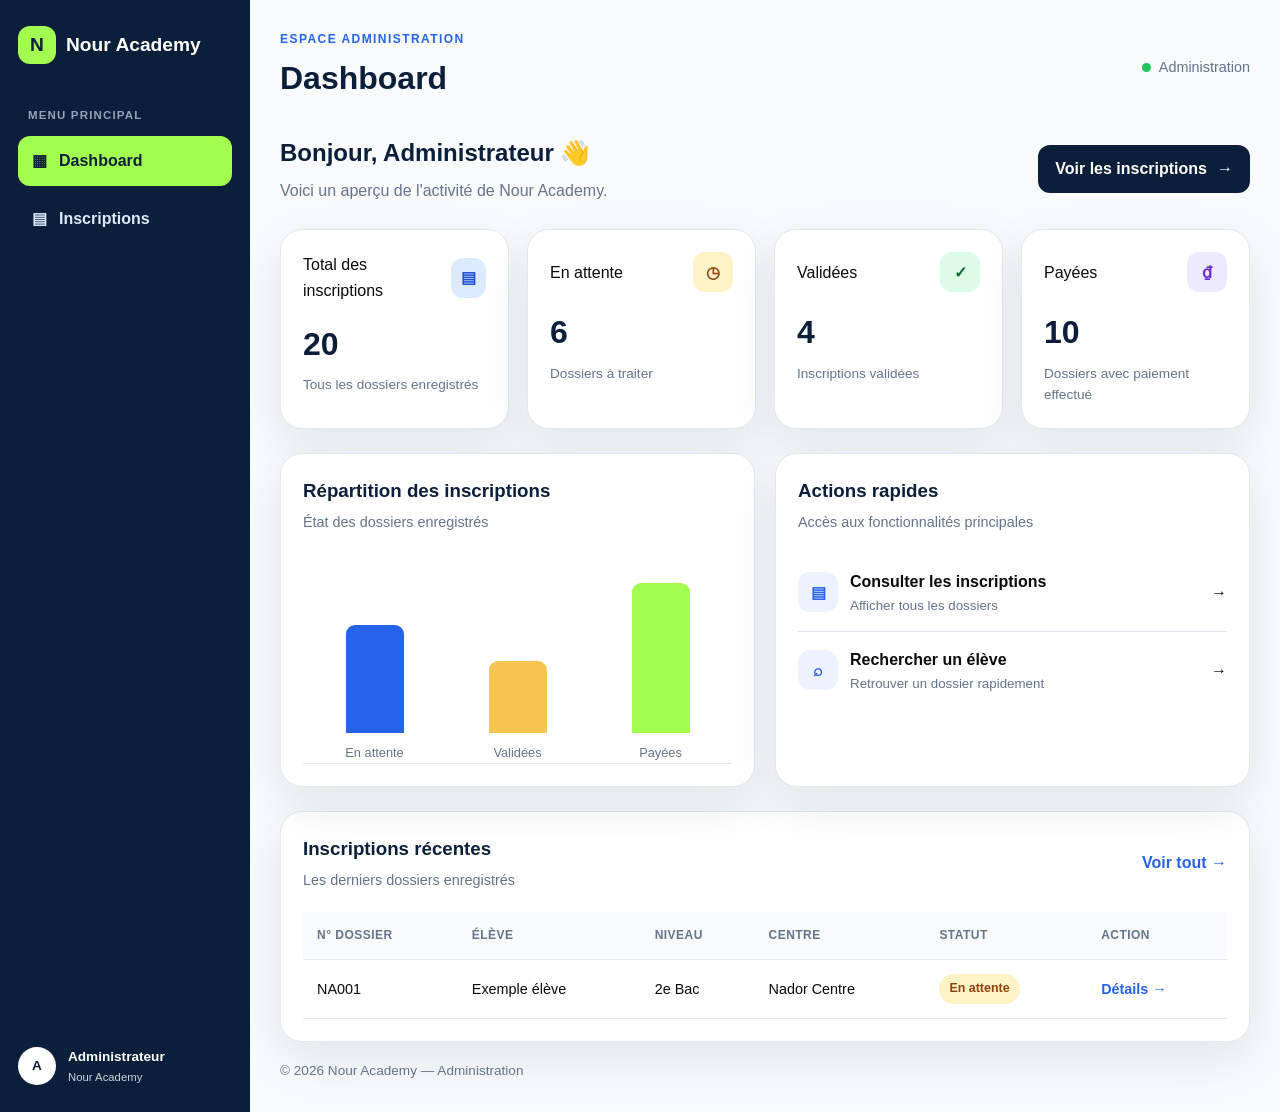
==== dashboard.html @ 68e46bb1 "v 2.0.0" ====
<!DOCTYPE html>
<html lang="fr">
<head>
    <meta charset="UTF-8">
    <meta name="viewport" content="width=device-width, initial-scale=1.0">
    <title>Dashboard | Nour Academy</title>
    <link rel="stylesheet" href="./css/style.css">
</head>

<body>
    <div class="admin-layout">

        <aside class="sidebar">
            <a href="./dashboard.html" class="brand">
                <span class="brand-icon">N</span>
                <span>Nour Academy</span>
            </a>

            <p class="sidebar-label">MENU PRINCIPAL</p>

            <nav class="sidebar-nav">
                <a href="./dashboard.html" class="nav-link active">
                    <span>▦</span> Dashboard
                </a>

                <a href="./inscriptions.html" class="nav-link">
                    <span>▤</span> Inscriptions
                </a>
            </nav>

            <div class="sidebar-bottom">
                <div class="admin-profile">
                    <div class="avatar">A</div>
                    <div>
                        <strong>Administrateur</strong>
                        <small>Nour Academy</small>
                    </div>
                </div>
            </div>
        </aside>

        <main class="main-content">

            <header class="topbar">
                <div>
                    <p class="eyebrow">ESPACE ADMINISTRATION</p>
                    <h1>Dashboard</h1>
                </div>

                <div class="topbar-right">
                    <span class="status-dot"></span>
                    <span>Administration</span>
                </div>
            </header>

            <section class="welcome-section">
                <div>
                    <h2>Bonjour, Administrateur 👋</h2>
                    <p>Voici un aperçu de l'activité de Nour Academy.</p>
                </div>

                <a href="./inscriptions.html" class="btn-primary">
                    Voir les inscriptions <span>→</span>
                </a>
            </section>

            <section class="stats-grid">

                <article class="stat-card">
                    <div class="stat-top">
                        <span>Total des inscriptions</span>
                        <span class="stat-icon blue">▤</span>
                    </div>
                    <h2 id="total-inscriptions">20</h2>
                    <p>Tous les dossiers enregistrés</p>
                </article>

                <article class="stat-card">
                    <div class="stat-top">
                        <span>En attente</span>
                        <span class="stat-icon yellow">◷</span>
                    </div>
                    <h2 id="pending-inscriptions">6</h2>
                    <p>Dossiers à traiter</p>
                </article>

                <article class="stat-card">
                    <div class="stat-top">
                        <span>Validées</span>
                        <span class="stat-icon green">✓</span>
                    </div>
                    <h2 id="validated-inscriptions">4</h2>
                    <p>Inscriptions validées</p>
                </article>

                <article class="stat-card">
                    <div class="stat-top">
                        <span>Payées</span>
                        <span class="stat-icon purple">₫</span>
                    </div>
                    <h2 id="paid-inscriptions">10</h2>
                    <p>Dossiers avec paiement effectué</p>
                </article>

            </section>

            <section class="content-grid">

                <article class="panel">
                    <div class="panel-header">
                        <div>
                            <h3>Répartition des inscriptions</h3>
                            <p>État des dossiers enregistrés</p>
                        </div>
                    </div>

                    <div class="chart-placeholder">
                        <div class="chart-bar">
                            <div style="height: 60%"></div>
                            <span>En attente</span>
                        </div>

                        <div class="chart-bar">
                            <div style="height: 40%"></div>
                            <span>Validées</span>
                        </div>

                        <div class="chart-bar">
                            <div style="height: 100%"></div>
                            <span>Payées</span>
                        </div>
                    </div>
                </article>

                <article class="panel">
                    <div class="panel-header">
                        <div>
                            <h3>Actions rapides</h3>
                            <p>Accès aux fonctionnalités principales</p>
                        </div>
                    </div>

                    <a href="./inscriptions.html" class="quick-action">
                        <span class="quick-icon">▤</span>
                        <span>
                            <strong>Consulter les inscriptions</strong>
                            <small>Afficher tous les dossiers</small>
                        </span>
                        <span>→</span>
                    </a>

                    <a href="./inscriptions.html" class="quick-action">
                        <span class="quick-icon">⌕</span>
                        <span>
                            <strong>Rechercher un élève</strong>
                            <small>Retrouver un dossier rapidement</small>
                        </span>
                        <span>→</span>
                    </a>
                </article>

            </section>

            <section class="panel recent-panel">
                <div class="panel-header">
                    <div>
                        <h3>Inscriptions récentes</h3>
                        <p>Les derniers dossiers enregistrés</p>
                    </div>

                    <a href="./inscriptions.html" class="text-link">
                        Voir tout →
                    </a>
                </div>

                <div class="table-wrapper">
                    <table class="data-table">
                        <thead>
                            <tr>
                                <th>N° DOSSIER</th>
                                <th>ÉLÈVE</th>
                                <th>NIVEAU</th>
                                <th>CENTRE</th>
                                <th>STATUT</th>
                                <th>ACTION</th>
                            </tr>
                        </thead>

                        <tbody id="recent-inscriptions">
                            <tr>
                                <td>NA001</td>
                                <td>Exemple élève</td>
                                <td>2e Bac</td>
                                <td>Nador Centre</td>
                                <td><span class="badge badge-pending">En attente</span></td>
                                <td>
                                    <a href="./details.html?id=NA001" class="table-action">
                                        Détails →
                                    </a>
                                </td>
                            </tr>
                        </tbody>
                    </table>
                </div>
            </section>

            <footer class="page-footer">
                © 2026 Nour Academy — Administration
            </footer>

        </main>
    </div>
</body>
</html>
---- css/style.css ----
/* ===== Back-office components ===== */

.page-heading {
    padding: 38px 0 18px;
}

.page-heading > p:first-child {
    color: var(--blue);
    font-size: 0.78rem;
    font-weight: 800;
    letter-spacing: 0.12em;
}

.page-heading h1 {
    margin: 8px 0;
    color: var(--navy);
    line-height: 1.2;
}

.admin-page {
    padding: 20px 0 40px;
}

.section-heading {
    margin-bottom: 24px;
}

.section-heading h2 {
    margin-bottom: 6px;
    color: var(--navy);
}

.section-heading p {
    color: var(--muted);
}

.admin-stats {
    display: grid;
    grid-template-columns: repeat(4, minmax(0, 1fr));
    gap: 18px;
    margin: 24px 0 36px;
}

.admin-card {
    min-width: 0;
    padding: 22px;
    background: #fff;
    border: 1px solid var(--line);
    border-radius: var(--radius);
    box-shadow: var(--shadow);
}

.admin-card h3 {
    margin-top: 0;
    font-size: 0.95rem;
}

.admin-number {
    margin-bottom: 0;
    color: var(--blue);
    font-size: 2rem;
    font-weight: 800;
}

.recent-section {
    margin-top: 32px;
}

.admin-filters {
    display: flex;
    flex-wrap: wrap;
    gap: 12px;
    margin: 22px 0;
}

.admin-filters input,
.admin-filters select,
.details-form select {
    min-height: 44px;
    padding: 10px 12px;
    background: #fff;
    border: 1px solid var(--line);
    border-radius: 10px;
}

.admin-filters input {
    flex: 1;
    min-width: 220px;
}

.admin-table-wrapper {
    width: 100%;
    overflow-x: auto;
    margin: 20px 0;
    background: #fff;
    border: 1px solid var(--line);
    border-radius: 14px;
}

.admin-table {
    width: 100%;
    border-collapse: collapse;
    white-space: nowrap;
}

.admin-table th,
.admin-table td {
    padding: 14px 16px;
    text-align: left;
    border-bottom: 1px solid var(--line);
}

.admin-table th {
    background: #f1f5f9;
    color: var(--navy);
    font-size: 0.85rem;
}

.admin-table tbody tr:hover {
    background: #f8fafc;
}

.admin-page button {
    min-height: 40px;
    margin: 5px 5px 5px 0;
    padding: 10px 16px;
    color: #fff;
    background: var(--blue);
    border: 0;
    border-radius: 10px;
    font-weight: 600;
    cursor: pointer;
}

.admin-page button:hover {
    filter: brightness(0.94);
}

.status {
    display: inline-block;
    padding: 5px 10px;
    border-radius: 999px;
    font-size: 0.8rem;
    font-weight: 700;
}

.status-attente {
    color: #92400e;
    background: #fef3c7;
}

.status-validee {
    color: #1d4ed8;
    background: #dbeafe;
}

.status-payee {
    color: #166534;
    background: #dcfce7;
}

.details-grid {
    display: grid;
    grid-template-columns: repeat(2, minmax(0, 1fr));
    gap: 20px;
    margin: 24px 0;
}

.details-form {
    display: flex;
    flex-wrap: wrap;
    align-items: center;
    gap: 12px;
    margin-top: 24px;
}

.details-form label {
    width: 100%;
    font-weight: 700;
}

.empty-message {
    padding: 20px;
    color: var(--muted);
    background: #fff;
    border: 1px solid var(--line);
    border-radius: 12px;
}

@media (max-width: 850px) {
    .admin-stats {
        grid-template-columns: repeat(2, minmax(0, 1fr));
    }

    .details-grid {
        grid-template-columns: 1fr;
    }
}

@media (max-width: 520px) {
    .admin-stats {
        grid-template-columns: 1fr;
    }

    .admin-filters {
        flex-direction: column;
    }

    .admin-filters input,
    .admin-filters select,
    .admin-filters button {
        width: 100%;
    }

    .details-form {
        align-items: stretch;
        flex-direction: column;
    }

    .details-form select,
    .details-form button {
        width: 100%;
    }
}

/* ===== Base styles ===== */
:root {
    --navy: #0B1F3A;
    --blue: #2563EB;
    --neon: #A3FF4F;
    --yellow: #F5C451;
    --light: #F8FAFC;
    --dark: #080B0A;
    --muted: #64748b;
    --line: #e2e8f0;
    --radius: 22px;
    --shadow: 0 18px 50px rgba(11, 31, 58, .09);
}

* {
    box-sizing: border-box;
}

body {
    margin: 0;
    font-family: Inter, Arial, sans-serif;
    color: var(--dark);
    background: var(--light);
    line-height: 1.6;
}

a {
    color: inherit;
    text-decoration: none;
}

button, input, select {
    font: inherit;
}

h1, h2, h3, p {
    overflow-wrap: anywhere;
}

.container {
    width: min(1200px, calc(100% - 40px));
    margin-inline: auto;
}

.site-header {
    position: sticky;
    top: 0;
    z-index: 10;
    background: var(--navy);
    color: #fff;
    box-shadow: 0 4px 20px rgba(11, 31, 58, .12);
}

.nav {
    min-height: 76px;
    display: flex;
    align-items: center;
    justify-content: space-between;
    gap: 24px;
}

.brand {
    color: #fff;
    font-size: 1.2rem;
    font-weight: 800;
}

.nav nav {
    display: flex;
    align-items: center;
    gap: 24px;
}

.nav nav a {
    color: #e2e8f0;
    font-weight: 600;
}

.nav nav a:hover,
.nav nav a:focus-visible {
    color: var(--neon);
}

.footer {
    padding: 22px 0;
    color: var(--muted);
    border-top: 1px solid var(--line);
}

.footer-inner {
    text-align: center;
}

button {
    cursor: pointer;
}

button:focus-visible,
a:focus-visible,
input:focus-visible,
select:focus-visible {
    outline: 3px solid var(--neon);
    outline-offset: 3px;
}

.admin-page {
    min-width: 0;
}

.section-heading p,
.page-heading p {
    color: var(--muted);
}

.admin-page .admin-card h3 {
    color: var(--navy);
}

.admin-page button {
    transition: filter .2s ease, transform .2s ease;
}

.admin-page button:hover {
    transform: translateY(-1px);
}

.status {
    white-space: nowrap;
}

@media (max-width: 650px) {
    .container {
        width: min(100% - 28px, 1200px);
    }

    .nav {
        align-items: flex-start;
        flex-direction: column;
        justify-content: center;
        padding-block: 14px;
    }

    .nav nav {
        flex-wrap: wrap;
        gap: 14px;
    }

    .admin-card {
        padding: 18px;
    }

    .admin-table th,
    .admin-table td {
        padding: 11px 12px;
    }
}

/* ===== Compatibility with the three standalone pages ===== */
.admin-layout {
    min-height: 100vh;
    display: flex;
}

.sidebar {
    width: 250px;
    flex: 0 0 250px;
    display: flex;
    flex-direction: column;
    padding: 26px 18px;
    background: var(--navy);
    color: #fff;
}

.sidebar .brand {
    display: flex;
    align-items: center;
    gap: 10px;
    margin-bottom: 42px;
}

.brand-icon {
    width: 38px;
    height: 38px;
    display: grid;
    place-items: center;
    border-radius: 12px;
    background: var(--neon);
    color: var(--navy);
    font-weight: 900;
}

.sidebar-label {
    margin: 0 10px 12px;
    color: #94a3b8;
    font-size: .72rem;
    font-weight: 800;
    letter-spacing: .1em;
}

.sidebar-nav {
    display: grid;
    gap: 8px;
}

.nav-link {
    display: flex;
    align-items: center;
    gap: 12px;
    padding: 12px 14px;
    border-radius: 12px;
    color: #dbeafe;
    font-weight: 600;
}

.nav-link.active,
.nav-link:hover {
    background: var(--neon);
    color: var(--navy);
}

.sidebar-bottom {
    margin-top: auto;
    padding-top: 30px;
}

.admin-profile {
    display: flex;
    align-items: center;
    gap: 12px;
    font-size: .85rem;
}

.admin-profile small {
    display: block;
    color: #cbd5e1;
}

.avatar {
    width: 38px;
    height: 38px;
    display: grid;
    place-items: center;
    border-radius: 50%;
    background: #fff;
    color: var(--navy);
    font-weight: 800;
}

.main-content {
    min-width: 0;
    flex: 1;
    padding: 30px;
}

.topbar,
.welcome-section,
.panel-header,
.stat-top,
.form-actions {
    display: flex;
    align-items: center;
    justify-content: space-between;
    gap: 18px;
}

.topbar {
    margin-bottom: 30px;
}

.topbar h1 {
    margin: 0;
    color: var(--navy);
}

.eyebrow {
    margin: 0 0 4px;
    color: var(--blue);
    font-size: .75rem;
    font-weight: 800;
    letter-spacing: .12em;
}

.topbar-right {
    display: flex;
    align-items: center;
    gap: 8px;
    color: var(--muted);
    font-size: .9rem;
}

.status-dot {
    width: 9px;
    height: 9px;
    border-radius: 50%;
    background: #22c55e;
}

.welcome-section {
    margin-bottom: 26px;
}

.welcome-section h2 {
    margin: 0 0 5px;
    color: var(--navy);
}

.welcome-section p,
.panel-header p,
.stat-card p {
    margin: 0;
    color: var(--muted);
}

.btn-primary,
.btn-secondary {
    display: inline-flex;
    align-items: center;
    justify-content: center;
    gap: 10px;
    min-height: 44px;
    padding: 11px 17px;
    border: 0;
    border-radius: 12px;
    font-weight: 700;
}

.btn-primary {
    background: var(--navy);
    color: #fff;
}

.btn-primary:hover {
    background: var(--blue);
}

.btn-secondary {
    border: 1px solid var(--line);
    background: #fff;
    color: var(--navy);
}

.stats-grid {
    display: grid;
    grid-template-columns: repeat(4, minmax(0, 1fr));
    gap: 18px;
    margin: 24px 0;
}

.stats-grid-small {
    margin-top: 12px;
}

.stat-card,
.panel {
    min-width: 0;
    padding: 22px;
    border: 1px solid var(--line);
    border-radius: var(--radius);
    background: #fff;
    box-shadow: var(--shadow);
}

.stat-card h2 {
    margin: 15px 0 4px;
    color: var(--navy);
    font-size: 2rem;
}

.stat-card p {
    font-size: .85rem;
}

.stat-icon,
.quick-icon {
    width: 40px;
    height: 40px;
    display: grid;
    place-items: center;
    border-radius: 12px;
    font-weight: 800;
}

.stat-icon.blue { background: #dbeafe; color: #1d4ed8; }
.stat-icon.yellow { background: #fef3c7; color: #92400e; }
.stat-icon.green { background: #dcfce7; color: #166534; }
.stat-icon.purple { background: #ede9fe; color: #6d28d9; }

.content-grid,
.details-grid {
    display: grid;
    grid-template-columns: repeat(2, minmax(0, 1fr));
    gap: 20px;
    margin: 24px 0;
}

.panel-header {
    margin-bottom: 20px;
}

.panel-header h3 {
    margin: 0 0 5px;
    color: var(--navy);
}

.panel-header p {
    font-size: .9rem;
}

.chart-placeholder {
    min-height: 210px;
    display: flex;
    align-items: flex-end;
    justify-content: space-around;
    gap: 20px;
    padding: 20px 10px 0;
    border-bottom: 1px solid var(--line);
}

.chart-bar {
    height: 180px;
    flex: 1;
    display: flex;
    flex-direction: column;
    align-items: center;
    justify-content: flex-end;
    gap: 10px;
    text-align: center;
    font-size: .8rem;
    color: var(--muted);
}

.chart-bar div {
    width: min(58px, 80%);
    min-height: 12px;
    border-radius: 9px 9px 0 0;
    background: var(--blue);
}

.chart-bar:nth-child(2) div { background: var(--yellow); }
.chart-bar:nth-child(3) div { background: var(--neon); }

.quick-action {
    display: flex;
    align-items: center;
    gap: 12px;
    padding: 15px 0;
    border-bottom: 1px solid var(--line);
}

.quick-action:last-child {
    border-bottom: 0;
}

.quick-action > span:nth-child(2) {
    flex: 1;
}

.quick-action small {
    display: block;
    color: var(--muted);
}

.quick-icon {
    background: #eef2ff;
    color: var(--blue);
}

.text-link,
.table-action {
    color: var(--blue);
    font-weight: 700;
}

.table-wrapper {
    width: 100%;
    overflow-x: auto;
}

.data-table {
    width: 100%;
    border-collapse: collapse;
    white-space: nowrap;
}

.data-table th,
.data-table td {
    padding: 14px;
    text-align: left;
    border-bottom: 1px solid var(--line);
}

.data-table th {
    background: #f8fafc;
    color: var(--muted);
    font-size: .75rem;
    letter-spacing: .04em;
}

.data-table td {
    font-size: .9rem;
}

.badge {
    display: inline-block;
    padding: 5px 10px;
    border-radius: 999px;
    font-size: .78rem;
    font-weight: 700;
}

.badge-pending { background: #fef3c7; color: #92400e; }
.badge-validated { background: #dbeafe; color: #1d4ed8; }
.badge-paid { background: #dcfce7; color: #166534; }

.filters {
    display: flex;
    flex-wrap: wrap;
    gap: 12px;
    margin-bottom: 20px;
}

.filters input,
.filters select,
.form-group select {
    min-height: 44px;
    padding: 10px 12px;
    border: 1px solid var(--line);
    border-radius: 10px;
    background: #fff;
}

.search-box {
    min-width: 220px;
    flex: 1;
    display: flex;
    align-items: center;
    gap: 8px;
    padding-left: 12px;
    border: 1px solid var(--line);
    border-radius: 10px;
}

.search-box input {
    width: 100%;
    border: 0;
    outline: 0;
}

.table-footer,
.page-footer {
    padding-top: 18px;
    color: var(--muted);
    font-size: .85rem;
}

.details-list {
    display: grid;
    gap: 0;
}

.detail-item {
    display: flex;
    flex-wrap: wrap;
    justify-content: space-between;
    gap: 10px;
    padding: 14px 0;
    border-bottom: 1px solid var(--line);
}

.detail-item span {
    color: var(--muted);
}

.payment-card {
    margin-bottom: 18px;
    padding: 20px;
    border-radius: 16px;
    background: #f1f5f9;
}

.payment-card span {
    color: var(--muted);
}

.payment-card h2 {
    margin: 8px 0 0;
    color: var(--navy);
    font-size: 2rem;
}

.form-group {
    display: grid;
    gap: 8px;
    margin-bottom: 20px;
}

.form-group label {
    font-weight: 700;
}

.form-group select {
    width: 100%;
    max-width: 420px;
}

.form-message {
    color: var(--muted);
}

@media (max-width: 1000px) {
    .sidebar {
        width: 210px;
        flex-basis: 210px;
    }

    .main-content {
        padding: 22px;
    }

    .stats-grid {
        grid-template-columns: repeat(2, minmax(0, 1fr));
    }
}

@media (max-width: 720px) {
    .admin-layout {
        display: block;
    }

    .sidebar {
        width: 100%;
        padding: 16px;
    }

    .sidebar .brand {
        margin-bottom: 18px;
    }

    .sidebar-bottom,
    .sidebar-label {
        display: none;
    }

    .sidebar-nav {
        grid-template-columns: repeat(2, minmax(0, 1fr));
    }

    .main-content {
        padding: 20px 14px;
    }

    .content-grid,
    .details-grid {
        grid-template-columns: 1fr;
    }

    .topbar,
    .welcome-section {
        align-items: flex-start;
        flex-direction: column;
    }

    .filters {
        flex-direction: column;
    }

    .filters input,
    .filters select,
    .search-box {
        width: 100%;
        min-width: 0;
    }
}

@media (max-width: 430px) {
    .stats-grid {
        grid-template-columns: 1fr;
    }

    .stat-card,
    .panel {
        padding: 17px;
    }
}
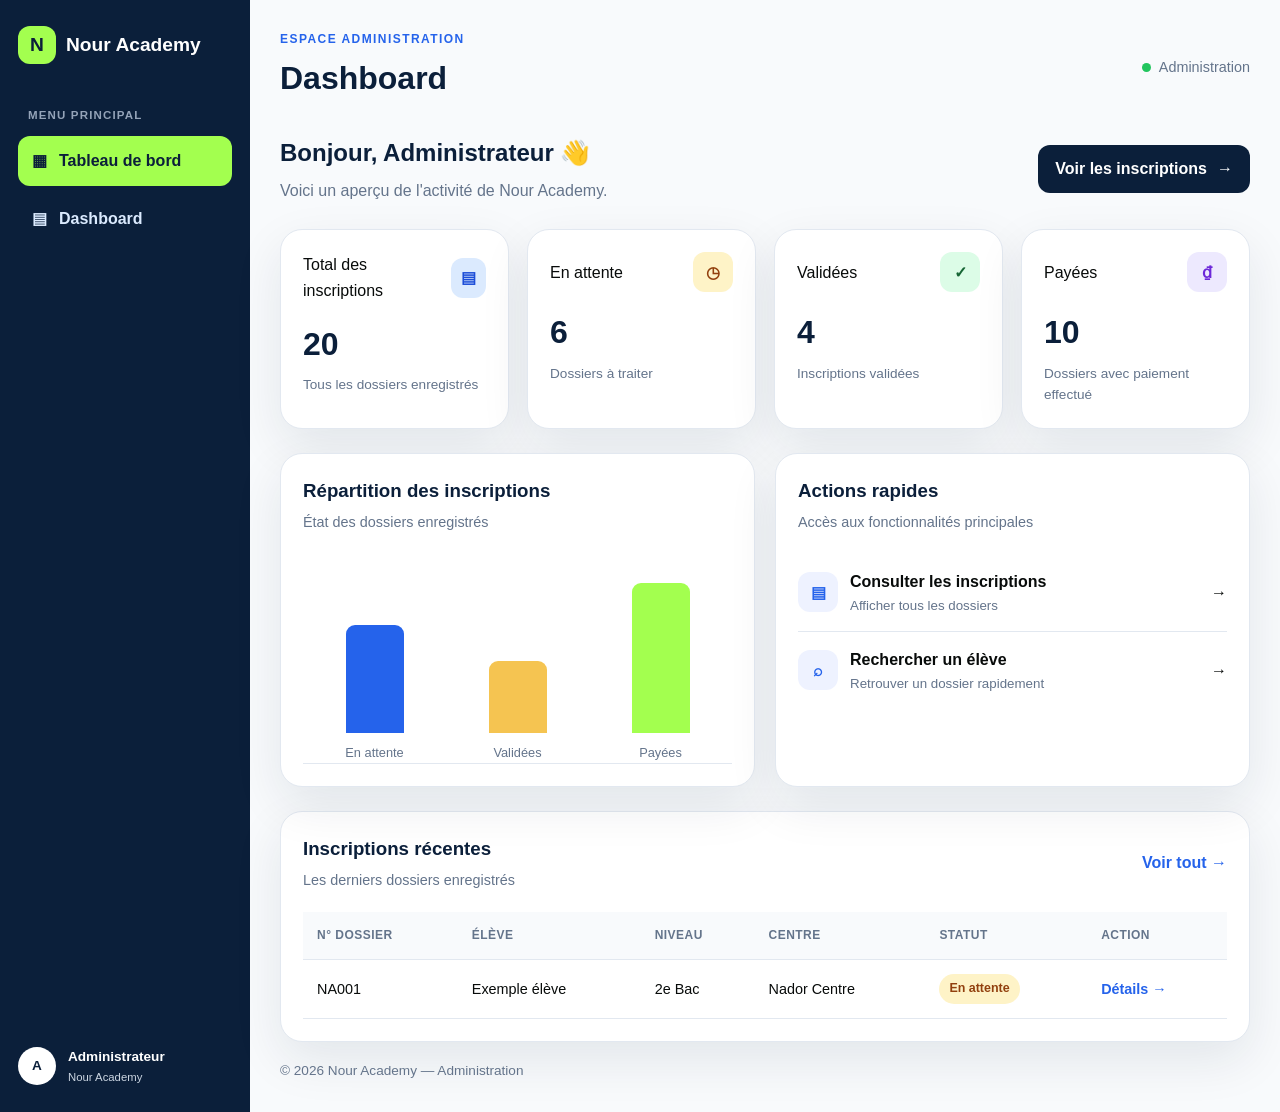
==== commit 18394fea: "correction" ====
--- a/dashboard.html
+++ b/dashboard.html
@@ -20,12 +20,13 @@
 
             <nav class="sidebar-nav">
                 <a href="./dashboard.html" class="nav-link active">
-                    <span>▦</span> Dashboard
+                    <span>▦</span> Tableau de bord
                 </a>
 
                 <a href="./inscriptions.html" class="nav-link">
-                    <span>▤</span> Inscriptions
+                    <span>▤</span> Dashboard
                 </a>
+
             </nav>
 
             <div class="sidebar-bottom">
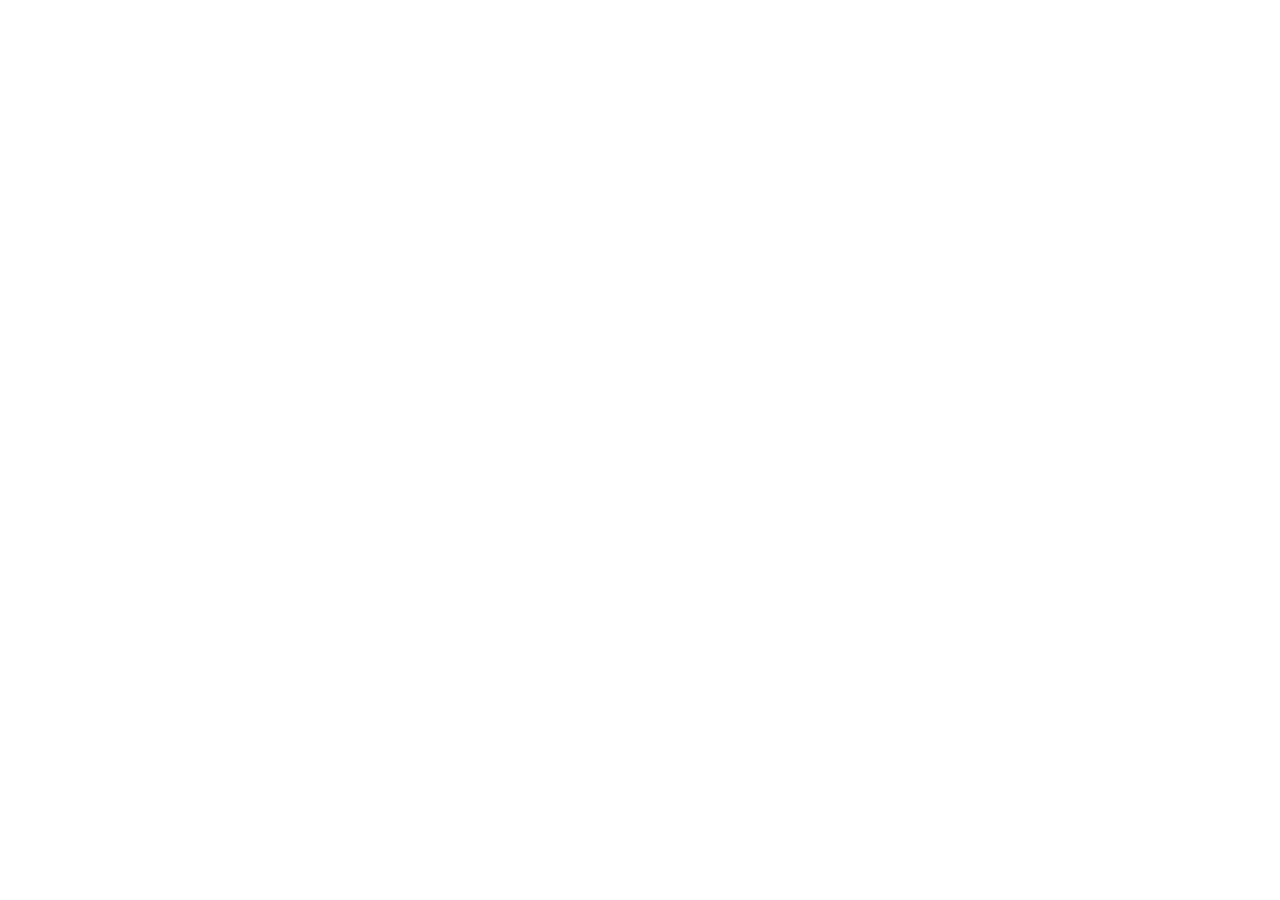
==== commit 7bc227a2: "v 3.0.9" ====
--- a/dashboard.html
+++ b/dashboard.html
@@ -1,4 +1,4 @@
-<!DOCTYPE html>
+<!-- <!DOCTYPE html>
 <html lang="fr">
 <head>
     <meta charset="UTF-8">
@@ -212,4 +212,4 @@
         </main>
     </div>
 </body>
-</html>+</html> -->
--- a/css/style.css
+++ b/css/style.css
@@ -908,3 +908,65 @@
         padding: 17px;
     }
 }
+
+
+/* Details page */
+
+.details-grid {
+    display: grid;
+    grid-template-columns: repeat(2, minmax(0, 1fr));
+    gap: 20px;
+}
+
+.detail-item {
+    display: flex;
+    flex-direction: column;
+    gap: 6px;
+    padding: 14px 0;
+    border-bottom: 1px solid #e5e7eb;
+}
+
+.detail-item span {
+    color: #64748b;
+    font-size: 13px;
+}
+
+.detail-item strong {
+    color: #1e293b;
+    font-size: 15px;
+}
+
+.details-form {
+    display: flex;
+    flex-direction: column;
+    gap: 12px;
+    margin-top: 20px;
+}
+
+.details-form select {
+    max-width: 350px;
+    padding: 12px;
+    border: 1px solid #d1d5db;
+    border-radius: 8px;
+}
+
+.details-actions {
+    display: flex;
+    flex-wrap: wrap;
+    gap: 12px;
+    margin-top: 10px;
+}
+
+.success-message {
+    color: #15803d;
+}
+
+.error-message {
+    color: #dc2626;
+}
+
+@media (max-width: 768px) {
+    .details-grid {
+        grid-template-columns: 1fr;
+    }
+}
